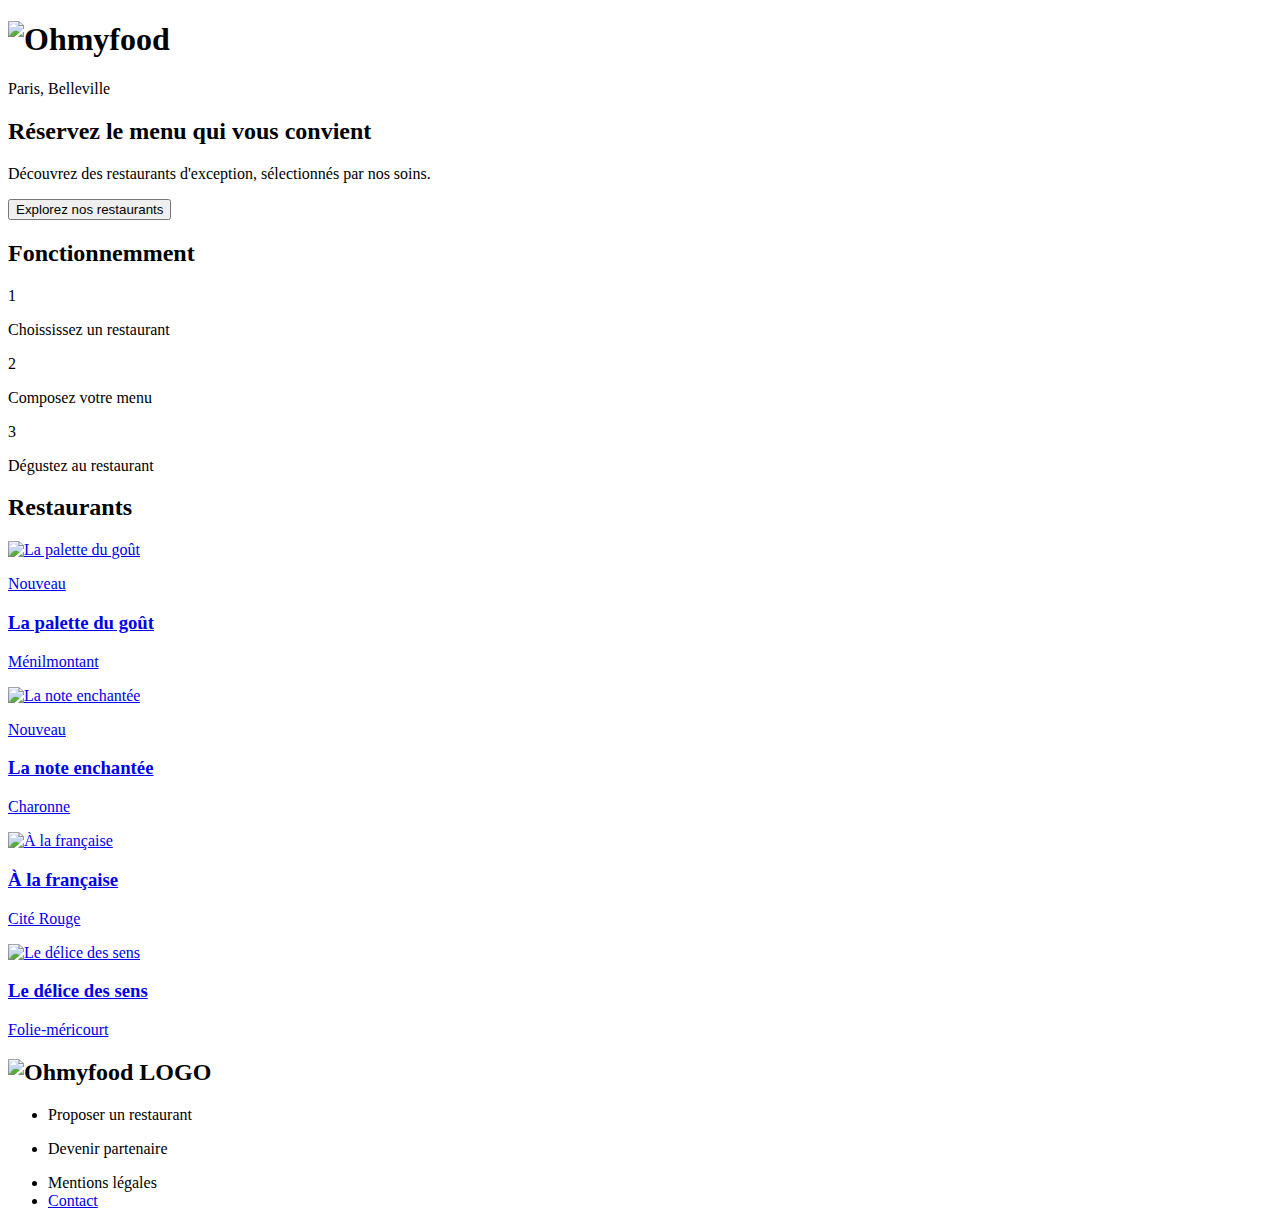
==== index.html @ c33121db "pathing" ====
<!DOCTYPE html>
<html lang="fr">

<head>
    <meta charset="UTF-8">
    <meta name="viewport" content="width=device-width, initial-scale=1.0">
    <title>Ohmyfood</title>
    <link rel="preconnect" href="https://fonts.googleapis.com">
    <link rel="preconnect" href="https://fonts.gstatic.com" crossorigin>
    <link href="https://fonts.googleapis.com/css2?family=Shrikhand&display=swap" rel="stylesheet">
    <link href="https://fonts.googleapis.com/css2?family=Roboto:ital,wght@0,100;0,300;0,400;0,500;0,700;0,900;1,100;1,300;1,400;1,500;1,700;1,900&display=swap" rel="stylesheet">
    <link rel="stylesheet" href="https://cdnjs.cloudflare.com/ajax/libs/font-awesome/6.2.1/css/all.min.css"
        integrity="sha512-MV7K8+y+gLIBoVD59lQIYicR65iaqukzvf/nwasF0nqhPay5w/9lJmVM2hMDcnK1OnMGCdVK+iQrJ7lzPJQd1w=="
        crossorigin="anonymous" referrerpolicy="no-referrer" />
    <link rel="stylesheet" href="..">
</head>
<body>
    <div class="main-container">
        <!-- Header -->
        <header class="header-index">
            <div class="header-logo">
                <h1><img src="./images/logo/ohmyfood@2x.svg" alt="Ohmyfood"></h1>
            </div>
            <div class="header-localisation">
                <i class="fa-solid fa-location-dot"></i>
                <p>Paris, Belleville</p>
            </div>
        </header>
        <main>
        <!-- Loader -->
        <section class="loader">
            <div class="dot"></div>
            <div class="dot"></div>
            <div class="dot"></div>
        </section>
        <!-- Présentation -->
        <section class="presentation">
            <h2>Réservez le menu qui vous convient</h2>
            <p>Découvrez des restaurants d'exception, sélectionnés par nos soins.</p>
            <button class="btn">Explorez nos restaurants</button>
        </section>
        <!-- Fonctionnement -->
        <section>
            <div class="fonctionnement">
                <div class="fonctionnement-title">
                    <h2>Fonctionnemment</h2>
                </div>
                <div class="fonctionnement-container relative">
                    <div class="fonctionnement-button">
                        <p class="absolute fonctionnement-step">1</p>
                        <i id="fonctionnement-margin" class="fa-solid fa-mobile-screen-button"></i>
                        <p>Choississez un restaurant</p>
                    </div>
                    <div class="fonctionnement-button">
                        <p class="absolute fonctionnement-step">2</p>
                        <i class="fa-solid fa-list-ul"></i>
                        <p>Composez votre menu</p>
                    </div>
                    <div class="fonctionnement-button">
                        <p class="absolute fonctionnement-step">3</p>
                        <i id="fonctionnement-primary" class="fa-solid fa-store"></i>
                        <p>Dégustez au restaurant</p>
                    </div>
                </div>  
            </div>
        </section>
        <!-- Cartes "Restaurants" -->
            <section class="restaurants">
                <div class="restaurants-title">
                    <h2>Restaurants</h2>
                </div>
                <div class="restaurants-cards">
                    <a href="./HTML/restaurant-1.html">
                        <article class="restaurant-card relative">
                            <img src="./images/restaurants/jay-wennington-N_Y88TWmGwA-unsplash.jpg" alt="La palette du goût">
                            <p class="absolute color-new">Nouveau</p>
                            <div class="restaurant-card_content">
                                <div class="restaurant-card_txt">
                                    <h3 class="restaurant-card_title">La palette du goût</h3>
                                    <p>Ménilmontant</p>
                                </div>
                                <div class="restaurant-card_icon">
                                    <i class="fa-regular fa-heart"></i>
                                    <i class="fa-solid fa-heart"></i>
                                </div>
                            </div>
                        </article>
                    </a>
                    <a href="./HTML/restaurant-2.html">
                        <article class="restaurant-card relative">
                            <img src="./images/restaurants/stil-u2Lp8tXIcjw-unsplash.jpg" alt="La note enchantée">
                            <p class="absolute color-new">Nouveau</p>
                            <div class="restaurant-card_content">
                                <div class="restaurant-card_txt">
                                    <h3 class="restaurant-card_title">La note enchantée</h3>
                                    <p>Charonne</p>
                                </div>
                                <div class="restaurant-card_icon">
                                    <i class="fa-regular fa-heart"></i>
                                    <i class="fa-solid fa-heart"></i>
                                </div>
                            </div>
                        </article>
                    </a>
                    <a href="./HTML/restaurant-3.html">
                        <article class="restaurant-card relative">
                            <img src="./images/restaurants/toa-heftiba-DQKerTsQwi0-unsplash.jpg" alt="À la française">
                            <div class="restaurant-card_content">
                                <div class="restaurant-card_txt">
                                    <h3 class="restaurant-card_title">À la française</h3>
                                    <p>Cité Rouge</p>
                                </div>
                                <div class="restaurant-card_icon">
                                    <i class="fa-regular fa-heart"></i>
                                    <i class="fa-solid fa-heart"></i>
                                </div>
                            </div>
                        </article>
                    </a>
                    <a href="./HTML/restaurant-4.html">
                        <article class="restaurant-card relative">
                            <img src="./images/restaurants/louis-hansel-shotsoflouis-qNBGVyOCY8Q-unsplash.jpg" alt="Le délice des sens">
                            <div class="restaurant-card_content">
                                <div class="restaurant-card_txt">
                                    <h3 class="restaurant-card_title">Le délice des sens</h3>
                                    <p>Folie-méricourt</p>
                                </div>
                                <div class="restaurant-card_icon">
                                    <i class="fa-regular fa-heart"></i>
                                    <i class="fa-solid fa-heart"></i>
                                </div>
                            </div>
                        </article>
                    </a>
                </div>
            </section>
        </main>
        <!-- Footer -->
        <footer class="footer-list">
                <h2><img src="./images/logo/ohmyfood@2x.svg" alt="Ohmyfood LOGO"></h2>
                <ul>
                    <li class="flex-row">
                        <i class="fa-solid fa-utensils footer-i_plus"></i>
                        <p>Proposer un restaurant</p>
                    </li>
                    <li class="flex-row">
                        <i class="fa-solid fa-handshake-angle footer-i"></i>
                        <p>Devenir partenaire</p>
                    </li>
                    <li>Mentions légales</li>
                    <li><a href="mailto:email@example.com">Contact</a></li>
                </ul>
        </footer>
    </div>
</body>
</html>
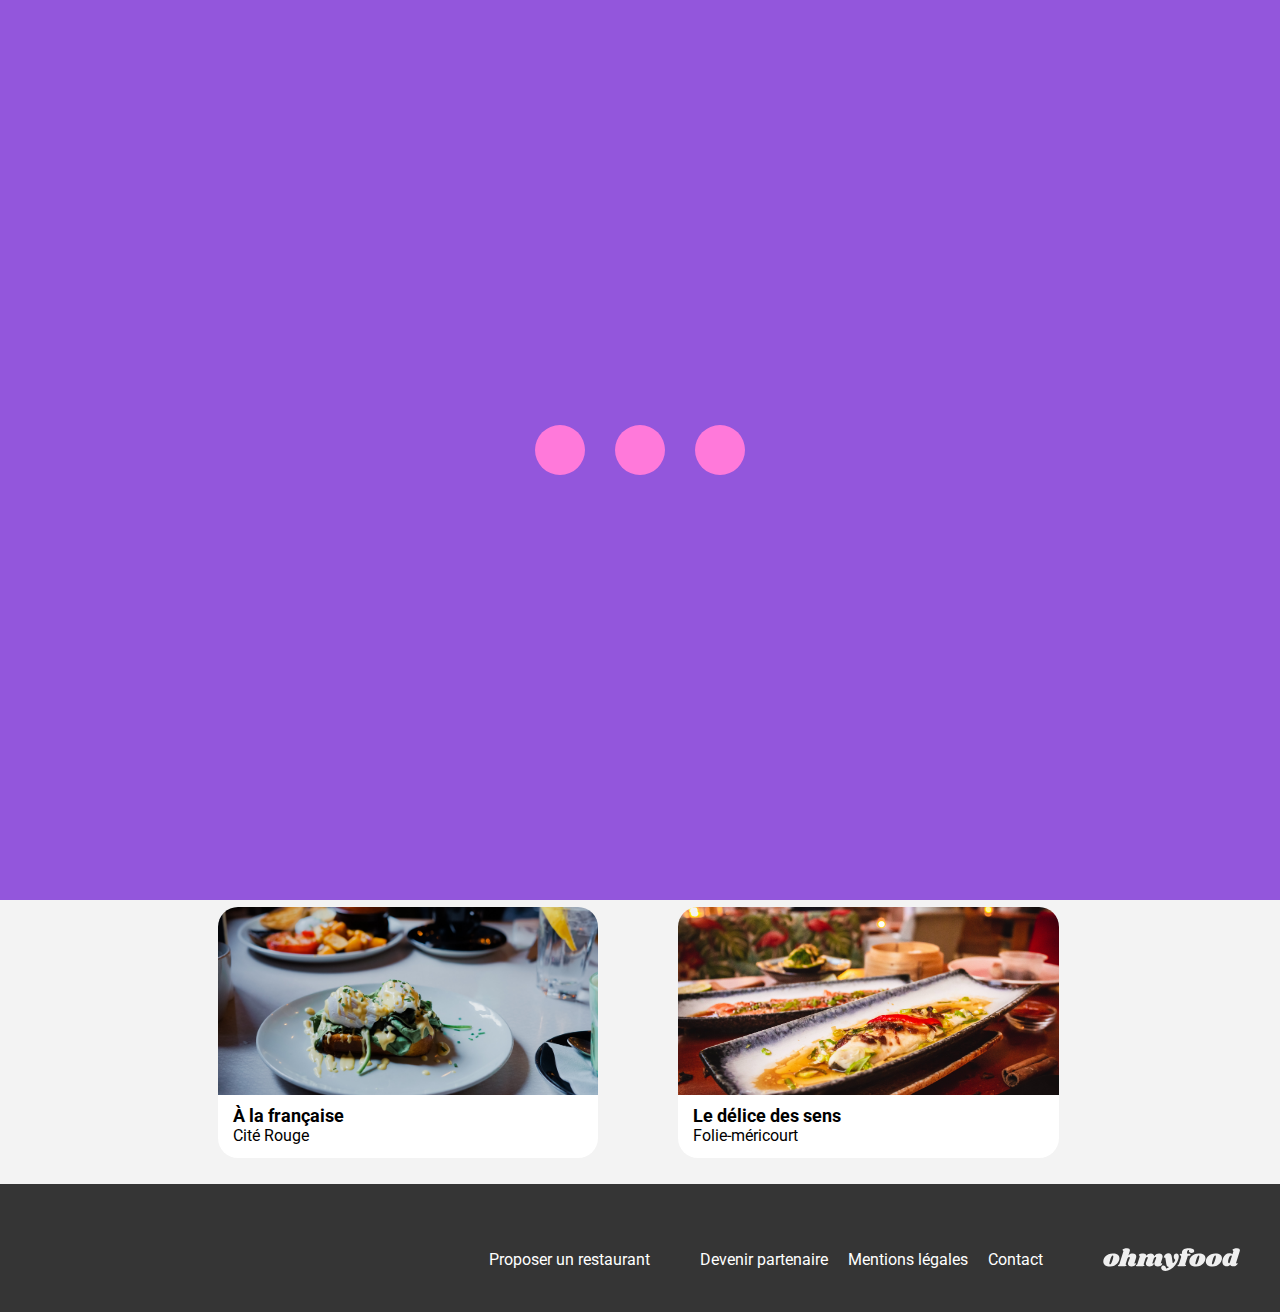
==== commit 25960237: "Re organisation fichiers (github Pages)" ====
--- a/index.html
+++ b/index.html
@@ -12,7 +12,7 @@
     <link rel="stylesheet" href="https://cdnjs.cloudflare.com/ajax/libs/font-awesome/6.2.1/css/all.min.css"
         integrity="sha512-MV7K8+y+gLIBoVD59lQIYicR65iaqukzvf/nwasF0nqhPay5w/9lJmVM2hMDcnK1OnMGCdVK+iQrJ7lzPJQd1w=="
         crossorigin="anonymous" referrerpolicy="no-referrer" />
-    <link rel="stylesheet" href="..">
+    <link rel="stylesheet" href="./css/style.css">
 </head>
 <body>
     <div class="main-container">
--- a/css/style.css
+++ b/css/style.css
@@ -0,0 +1,549 @@
+/****** General ***********/
+* {
+  font-family: "Roboto", sans-serif;
+}
+
+.flexcenter, .menu .btn-menu_container, .menu .menu-card .menu-card_icon, .menu .menu-card .menu-card_check, .header-menu .header-menu_logo, .header-menu .header-menu_icon, .header-menu, .footer-list .footer-i, .footer-list .footer-i_plus, .fonctionnement .fonctionnement-button .fonctionnement-step, .fonctionnement .fonctionnement-button, .presentation, .header-index .header-localisation, .header-index, .loader {
+  display: flex;
+  justify-content: center;
+  align-items: center;
+}
+
+h1 {
+  font-family: "shrikhand";
+}
+
+h2 {
+  font-size: 24px;
+  font-weight: 700;
+}
+
+h3 {
+  font-size: 18px;
+  font-weight: 700;
+}
+
+p {
+  font-size: 16px;
+  margin: 0;
+}
+
+a {
+  text-decoration: none;
+  color: black;
+}
+
+body {
+  display: flex;
+  justify-content: center;
+  margin: 0;
+  padding: 0;
+}
+
+.main-container {
+  width: 100%;
+  padding: 0;
+  margin: 0;
+  box-sizing: border-box;
+}
+
+/****** COLOR ***********/
+/****** BTN ***********/
+.btn {
+  color: white;
+  border: none;
+  font-size: 16px;
+  border-radius: 25px;
+  width: 218px;
+  height: 50px;
+  background: linear-gradient(to top, #9356DC, #FF79DA);
+  transition: opacity 1s, filter 1s;
+}
+.btn:hover {
+  opacity: 0.8;
+  filter: drop-shadow(7px 7px 5px black);
+}
+
+/****** CARD ***********/
+.card, .menu .menu-card, .restaurants .restaurants-cards .restaurant-card {
+  display: flex;
+  flex-direction: column;
+  margin-top: 14px;
+  background-color: white;
+  border-radius: 20px;
+  height: 251px;
+}
+
+.card_content, .menu .menu-card .menu-card_content, .restaurants .restaurants-cards .restaurant-card_content {
+  padding-left: 15px;
+  display: flex;
+  justify-content: space-between;
+}
+
+.card_txt, .menu .menu-card .menu-card_txt, .restaurants .restaurants-cards .restaurant-card_txt {
+  margin: 0;
+  padding: 0;
+}
+
+.card_title, .menu .menu-card .menu-card_title, .restaurants .restaurants-cards .restaurant-card_title {
+  margin: 10px 0px 0px 0px;
+}
+
+.card_icon, .restaurants .restaurants-cards .restaurant-card_icon {
+  margin: 12px 20px 0px 0px;
+}
+
+/****** HEART ANIMATION ***********/
+.animation-card_icon, .presentation-menu .presentation-menu-title .restaurant-menu-card_icon, .restaurants .restaurants-cards .restaurant-card_icon {
+  overflow: hidden;
+}
+.animation-card_icon:hover .fa-solid, .presentation-menu .presentation-menu-title .restaurant-menu-card_icon:hover .fa-solid, .restaurants .restaurants-cards .restaurant-card_icon:hover .fa-solid {
+  bottom: 0px;
+  visibility: visible;
+}
+.animation-card_icon:hover .fa-regular, .presentation-menu .presentation-menu-title .restaurant-menu-card_icon:hover .fa-regular, .restaurants .restaurants-cards .restaurant-card_icon:hover .fa-regular {
+  color: transparent;
+}
+.animation-card_icon .fa-regular, .presentation-menu .presentation-menu-title .restaurant-menu-card_icon .fa-regular, .restaurants .restaurants-cards .restaurant-card_icon .fa-regular {
+  transition: 1s;
+  position: absolute;
+}
+.animation-card_icon .fa-solid, .presentation-menu .presentation-menu-title .restaurant-menu-card_icon .fa-solid, .restaurants .restaurants-cards .restaurant-card_icon .fa-solid {
+  font-size: 17px;
+  color: transparent;
+  background-image: linear-gradient(to top, #FF79DA, #9356DC);
+  background-clip: text;
+  -webkit-background-clip: text;
+  bottom: 17px;
+  transition: 0.3s;
+  position: relative;
+  visibility: hidden;
+}
+
+/****** Appear ANIMATION  ***********/
+.appear, .menu .menu-cards {
+  animation: appearFromTop 2s;
+  animation-fill-mode: both;
+}
+@keyframes appearFromTop {
+  from {
+    opacity: 0;
+  }
+  to {
+    opacity: 1;
+  }
+}
+.appear:nth-child(1), .menu .menu-cards:nth-child(1) {
+  animation-delay: 1s;
+}
+.appear:nth-child(2), .menu .menu-cards:nth-child(2) {
+  animation-delay: 2s;
+}
+.appear:nth-child(3), .menu .menu-cards:nth-child(3) {
+  animation-delay: 3s;
+}
+
+/****** Loader ANIMATION  ***********/
+.loader {
+  position: fixed;
+  background: #9356DC;
+  width: 100vw;
+  height: 100vh;
+  inset: 0;
+  z-index: 2;
+  animation: disappear 200ms 3s linear;
+  animation-fill-mode: forwards;
+}
+.loader .dot {
+  width: 50px;
+  height: 50px;
+  border-radius: 50%;
+  background-color: #FF79DA;
+  margin: 0 15px;
+  animation: loader infinite 0.5s alternate;
+}
+.loader .dot:nth-child(1) {
+  animation-delay: 0.5s;
+}
+.loader .dot:nth-child(2) {
+  animation-delay: 0.7s;
+}
+.loader .dot:nth-child(3) {
+  animation-delay: 0.9s;
+}
+@keyframes disappear {
+  0% {
+    opacity: 1;
+  }
+  100% {
+    opacity: 0;
+    visibility: hidden;
+  }
+}
+@keyframes loader {
+  100% {
+    transform: translateY(-30px);
+  }
+}
+
+/******************** PAGE INDEX *********************/
+/****** Header ***********/
+.header-index {
+  flex-direction: column;
+}
+.header-index .header-logo {
+  height: 63px;
+}
+.header-index .header-localisation {
+  flex-direction: row;
+  background-color: #EAEAEA;
+  width: 100%;
+  height: 50px;
+}
+.header-index .header-localisation p {
+  margin: 5%;
+}
+.header-index .header-localisation i {
+  color: #353535;
+  margin-right: 2%;
+}
+
+/****** Presentation ***********/
+.presentation {
+  align-content: center;
+  flex-direction: column;
+  background-color: #F3F3F3;
+  padding: 0% 10% 10% 10%;
+}
+.presentation p {
+  color: #353535;
+  font-size: 17px;
+  margin-bottom: 5%;
+}
+
+/****** Fonctionnement ***********/
+.fonctionnement {
+  margin-left: 5%;
+  padding: 5% 0 5% 0;
+}
+.fonctionnement .fonctionnement-button {
+  justify-content: space-evenly;
+  height: 72.38px;
+  background-color: #F3F3F3;
+  filter: drop-shadow(0px 3px 3px rgba(0, 0, 0, 0.1));
+  border-radius: 20px;
+  margin: 0% 2% 5% 0%;
+  width: 95%;
+}
+.fonctionnement .fonctionnement-button i {
+  font-size: 22px;
+  color: #7E7E7E;
+}
+.fonctionnement .fonctionnement-button .fonctionnement-step {
+  position: absolute;
+  margin-right: 100%;
+  border-radius: 50px;
+  width: 25px;
+  height: 25px;
+  background-color: #9356DC;
+  color: white;
+}
+.fonctionnement .fonctionnement-button #fonctionnement-margin {
+  margin-left: 4%;
+}
+.fonctionnement .fonctionnement-button #fonctionnement-primary {
+  color: #9356DC;
+}
+
+/****** Restaurants cartes ***********/
+.restaurants {
+  background-color: #F3F3F3;
+  padding: 10% 5% 20% 5%;
+  box-sizing: border-box;
+}
+.restaurants .restaurants-cards .restaurant-card img {
+  object-fit: cover;
+  width: 100%;
+  height: 75%;
+  border-radius: 20px 20px 0px 0px;
+}
+.restaurants .restaurants-cards .color-new {
+  background-color: #99E2D0;
+  color: #008766;
+  padding: 5px;
+  top: 20px;
+  right: 15px;
+}
+.restaurants .relative {
+  position: relative;
+}
+.restaurants .absolute {
+  position: absolute;
+}
+
+/****** Footer ***********/
+.footer-list {
+  display: flex;
+  flex-direction: column;
+  justify-content: space-between;
+  background-color: #353535;
+  color: white;
+  font-size: 16px;
+  padding: 0% 0% 2% 10%;
+}
+.footer-list h2 {
+  list-style-type: none;
+  line-height: 30px;
+  font-weight: 700;
+  font-size: 18px;
+}
+.footer-list img {
+  -webkit-filter: invert(100%); /* Safari/Chrome */
+  filter: invert(100%);
+  width: 137px;
+}
+.footer-list ul {
+  margin: 0;
+  padding: 0;
+}
+.footer-list ul .flex-row {
+  display: flex;
+  flex-direction: row;
+}
+.footer-list .footer-i, .footer-list .footer-i_plus {
+  width: 30px;
+}
+.footer-list .footer-i_plus {
+  width: 30px;
+}
+.footer-list li {
+  list-style-type: none;
+  line-height: 30px;
+  font-weight: 400;
+  font-size: 16px;
+}
+.footer-list a {
+  color: white;
+}
+
+/******************** PAGE RESTAURANT *********************/
+/****** Header RESTAURANT ***********/
+.header-menu {
+  flex-direction: row;
+}
+.header-menu .header-menu_icon {
+  width: 5%;
+  font-size: 19px;
+  color: #353535;
+}
+.header-menu .header-menu_logo {
+  width: 100%;
+}
+.header-menu .header-menu_logo img {
+  width: 80%;
+}
+
+/****** Presentation RESTAURANT***********/
+.presentation-menu .presentation-menu_image {
+  display: flex;
+  flex-direction: column;
+  width: 100%;
+  z-index: -1;
+}
+.presentation-menu .presentation-menu-title {
+  background-color: #F3F3F3;
+  position: relative;
+  display: flex;
+  flex-direction: row;
+  justify-content: space-around;
+  align-items: center;
+  z-index: 1;
+  bottom: 50px;
+  border-radius: 20px 20px 0px 0px;
+}
+.presentation-menu .presentation-menu-title h2 {
+  font-size: 28px;
+  font-style: italic;
+  font-family: "shrikhand";
+  font-weight: 400;
+}
+.presentation-menu .presentation-menu-title .restaurant-menu-card_icon {
+  font-size: 22px;
+}
+.presentation-menu .presentation-menu-title .restaurant-menu-card_icon .fa-solid {
+  font-size: 22px;
+}
+
+/****** Menu RESTAURANT***********/
+.menu {
+  background-color: #F3F3F3;
+  margin-top: -65px;
+  padding: 5px 15px 20px 15px;
+  position: relative;
+  box-sizing: border-box;
+}
+.menu .menu-cards {
+  margin-top: 5%;
+}
+.menu .menu-cards .menu-title {
+  width: 40px;
+  height: 20px;
+  border-bottom: 3px #99E2D0 solid;
+}
+.menu .menu-cards .menu-title h2 {
+  font-weight: 300;
+  font-size: 16px;
+  text-transform: uppercase;
+}
+.menu .menu-card {
+  height: 68px;
+  overflow: hidden;
+}
+.menu .menu-card:hover .menu-card_check {
+  margin-right: 0;
+}
+.menu .menu-card .menu-card_txt {
+  white-space: nowrap;
+  overflow: hidden;
+  text-overflow: ellipsis;
+}
+.menu .menu-card .menu-card_txt p {
+  white-space: nowrap;
+  overflow: hidden;
+  text-overflow: ellipsis;
+  font-size: 15px;
+  font-weight: 300;
+}
+.menu .menu-card .menu-card_title {
+  white-space: nowrap;
+  overflow: hidden;
+  text-overflow: ellipsis;
+  margin-bottom: 8px;
+}
+.menu .menu-card .menu-card_price {
+  color: #353535;
+  margin: 38px 0px 0px auto;
+  width: 38px;
+  font-size: 15px;
+  font-weight: 700;
+}
+.menu .menu-card .menu-card_check {
+  background-color: #99E2D0;
+  border-radius: 0px 20px 20px 0px;
+  margin-right: -59px;
+  width: 59px;
+  height: 68px;
+  transition: 0.3s;
+}
+.menu .menu-card .menu-card_icon {
+  background-color: white;
+  border-radius: 50px;
+  height: 25px;
+  width: 25px;
+  color: #99E2D0;
+}
+.menu .btn-menu_container {
+  padding-top: 10%;
+}
+
+@media (min-width: 1024px) {
+  /****** Presentation Mediaquery***********/
+  .presentation {
+    padding: 0% 10% 2% 10%;
+  }
+  /****** Fonctionnement Mediaquery***********/
+  .fonctionnement {
+    display: flex;
+    justify-content: center;
+    flex-direction: column;
+    width: 100%;
+    padding: 0;
+    margin-left: 0%;
+  }
+  .fonctionnement .fonctionnement-title {
+    display: flex;
+    margin-left: 17%;
+  }
+  .fonctionnement .fonctionnement-container {
+    display: flex;
+    flex-direction: row;
+    justify-content: center;
+  }
+  .fonctionnement .fonctionnement-container .fonctionnement-button {
+    height: 72px;
+    width: 23%;
+  }
+  /****** Restaurants cartes Mediaquery ***********/
+  .restaurants {
+    flex-direction: column;
+    padding: 1% 0 2% 0;
+  }
+  .restaurants .restaurants-title {
+    padding-left: 17%;
+    height: 0px;
+  }
+  .restaurants .restaurants-cards {
+    display: flex;
+    flex-wrap: wrap;
+    justify-content: center;
+  }
+  .restaurants .restaurants-cards .restaurant-card {
+    width: 90%;
+  }
+  .restaurants .restaurants-cards a {
+    margin-left: 3%;
+    margin-top: 2.5%;
+    width: 33%;
+  }
+  /****** Footer Mediaquery ***********/
+  .footer-list {
+    display: flex;
+    flex-direction: row-reverse;
+    justify-content: flex-start;
+  }
+  .footer-list h2 {
+    padding-top: 49px;
+    margin-bottom: 6px;
+    margin-right: 40px;
+    margin-left: 40px;
+  }
+  .footer-list ul {
+    display: flex;
+    padding-top: 61px;
+    margin-bottom: 11px;
+  }
+  .footer-list ul li {
+    margin-right: 20px;
+  }
+  /****** Header RESTAURANT Mediaquery***********/
+  /****** Presentation RESTAURANT Mediaquery ***********/
+  .presentation-menu .presentation-menu_image img {
+    height: 900px;
+  }
+  .presentation-menu .presentation-menu-title {
+    width: 80%;
+    margin-left: 10%;
+    bottom: 240px;
+  }
+  /****** Menu RESTAURANT Mediaquery ***********/
+  .menu {
+    width: 80%;
+    margin-left: 10%;
+    margin-top: -245px;
+  }
+  .menu .menu-cards {
+    width: 70%;
+    margin-left: 15%;
+  }
+  .menu .btn-menu_container {
+    padding-top: 3%;
+  }
+}
+@media (min-width: 1150px) {
+  .fonctionnement .fonctionnement-container .fonctionnement-button {
+    height: 72px;
+    width: 20%;
+  }
+}
+
+/*# sourceMappingURL=style.css.map */
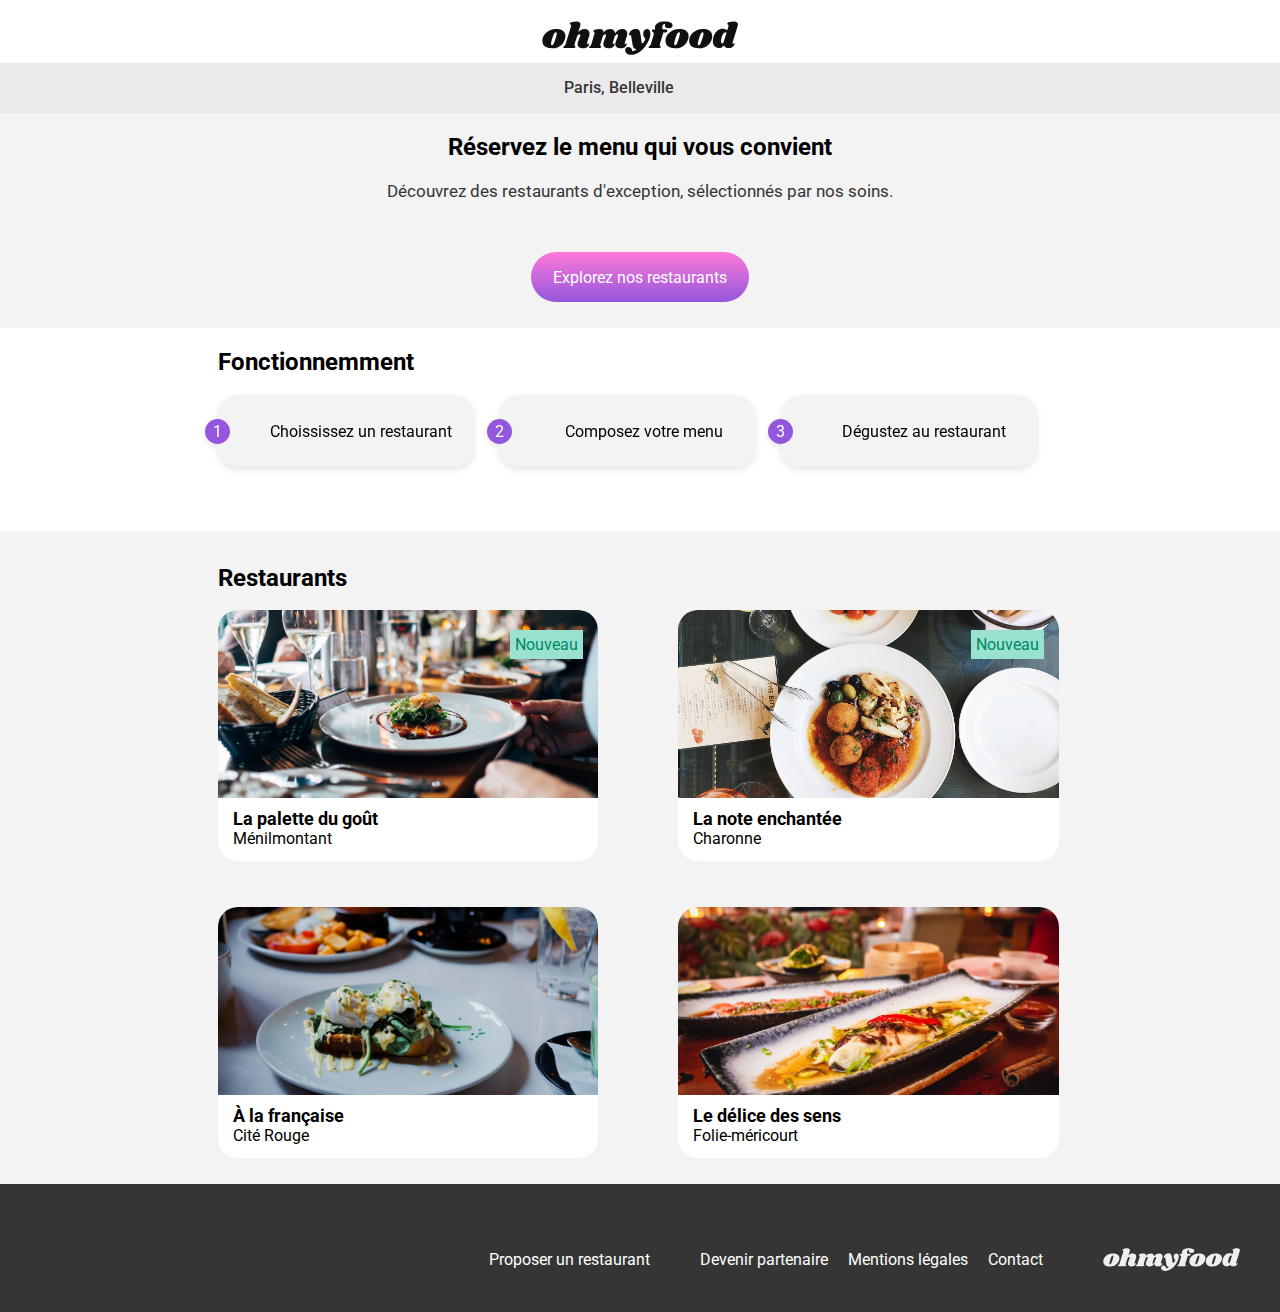
==== commit 92da0b1c: "Ajout INPUT & Modif HEARTH Animation" ====
--- a/index.html
+++ b/index.html
@@ -23,16 +23,19 @@
             </div>
             <div class="header-localisation">
                 <i class="fa-solid fa-location-dot"></i>
-                <p>Paris, Belleville</p>
+                <input
+                    type="search"
+                    name="RechercheVille"
+                    placeholder="Paris, Belleville" />
             </div>
         </header>
         <main>
         <!-- Loader -->
-        <section class="loader">
+        <!-- <section class="loader">
             <div class="dot"></div>
             <div class="dot"></div>
             <div class="dot"></div>
-        </section>
+        </section> -->
         <!-- Présentation -->
         <section class="presentation">
             <h2>Réservez le menu qui vous convient</h2>
--- a/css/style.css
+++ b/css/style.css
@@ -98,7 +98,7 @@
   overflow: hidden;
 }
 .animation-card_icon:hover .fa-solid, .presentation-menu .presentation-menu-title .restaurant-menu-card_icon:hover .fa-solid, .restaurants .restaurants-cards .restaurant-card_icon:hover .fa-solid {
-  bottom: 0px;
+  top: 0px;
   visibility: visible;
 }
 .animation-card_icon:hover .fa-regular, .presentation-menu .presentation-menu-title .restaurant-menu-card_icon:hover .fa-regular, .restaurants .restaurants-cards .restaurant-card_icon:hover .fa-regular {
@@ -114,7 +114,7 @@
   background-image: linear-gradient(to top, #FF79DA, #9356DC);
   background-clip: text;
   -webkit-background-clip: text;
-  bottom: 17px;
+  top: 10px;
   transition: 0.3s;
   position: relative;
   visibility: hidden;
@@ -200,8 +200,14 @@
   width: 100%;
   height: 50px;
 }
-.header-index .header-localisation p {
-  margin: 5%;
+.header-index .header-localisation input {
+  border-style: none;
+  background-color: #EAEAEA;
+}
+.header-index .header-localisation input::placeholder {
+  font-size: 16px;
+  font-weight: 500;
+  color: #353535;
 }
 .header-index .header-localisation i {
   color: #353535;
